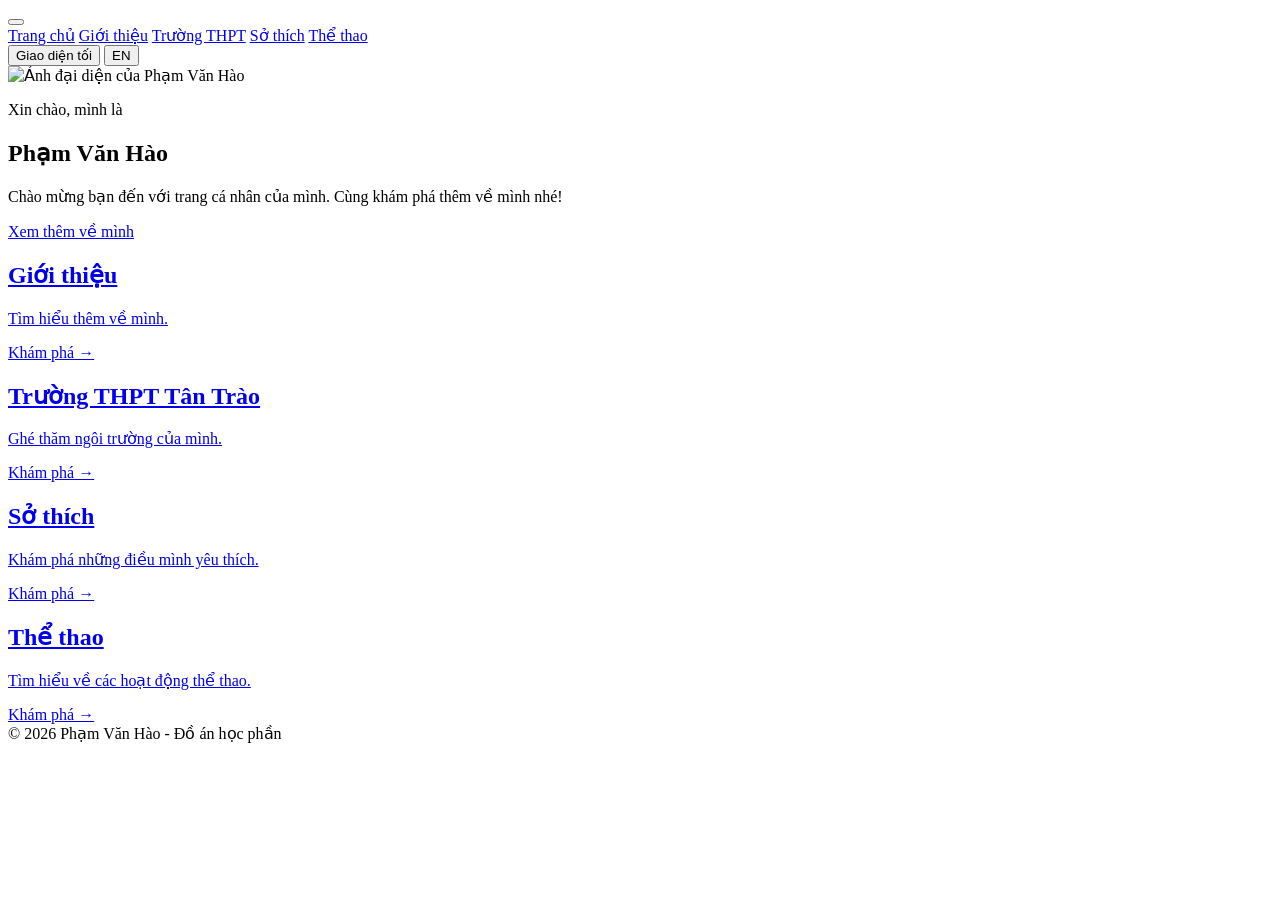
==== index.html @ e98331ad "Upload full website" ====
<!DOCTYPE html>
<html lang="vi">
<head>
    <meta charset="UTF-8">
    <meta name="viewport" content="width=device-width, initial-scale=1.0">
    <title>Trang Chủ</title>
    <link rel="icon" type="image/png" href="images/favicon.png">
    <link rel="stylesheet" href="css/style.css">
</head>
<body>
    <header>
        <nav aria-label="Điều hướng chính">
            <button class="nav-toggle" type="button" aria-label="Mở menu" aria-expanded="false" aria-controls="primary-navigation">
                <span></span>
                <span></span>
                <span></span>
            </button>
            <div class="nav-links" id="primary-navigation">
                <a href="index.html" class="active">Trang chủ</a>
                <a href="gioithieu.html">Giới thiệu</a>
                <a href="truong.html">Trường THPT</a>
                <a href="sothich.html">Sở thích</a>
                <a href="thethao.html">Thể thao</a>
                <div class="site-controls">
                    <button class="theme-toggle" type="button" aria-pressed="false">Giao diện tối</button>
                    <button class="language-toggle" type="button" aria-label="Switch to English">EN</button>
                </div>
            </div>
        </nav>
    </header>
    <main>
        <section class="hero container">
            <img class="hero__avatar" src="images/avarta.jpg" alt="Ảnh đại diện của Phạm Văn Hào">
            <div class="hero__content">
                <p class="hero__greeting">Xin chào, mình là</p>
                <h1>Phạm Văn Hào</h1>
                <p class="hero__description">Chào mừng bạn đến với trang cá nhân của mình. Cùng khám phá thêm về mình nhé!</p>
                <a class="button" href="gioithieu.html">Xem thêm về mình</a>
            </div>
        </section>

        <section class="home-sections container" aria-label="Khám phá thêm">
            <a class="home-card" href="gioithieu.html">
                <h2>Giới thiệu</h2>
                <p>Tìm hiểu thêm về mình.</p>
                <span class="home-card__link">Khám phá &rarr;</span>
            </a>
            <a class="home-card" href="truong.html">
                <h2>Trường THPT Tân Trào</h2>
                <p>Ghé thăm ngôi trường của mình.</p>
                <span class="home-card__link">Khám phá &rarr;</span>
            </a>
            <a class="home-card" href="sothich.html">
                <h2>Sở thích</h2>
                <p>Khám phá những điều mình yêu thích.</p>
                <span class="home-card__link">Khám phá &rarr;</span>
            </a>
            <a class="home-card" href="thethao.html">
                <h2>Thể thao</h2>
                <p>Tìm hiểu về các hoạt động thể thao.</p>
                <span class="home-card__link">Khám phá &rarr;</span>
            </a>
        </section>
    </main>
    <footer>© 2026 Phạm Văn Hào - Đồ án học phần</footer>
    <script src="js/main.js"></script>
</body>
</html>
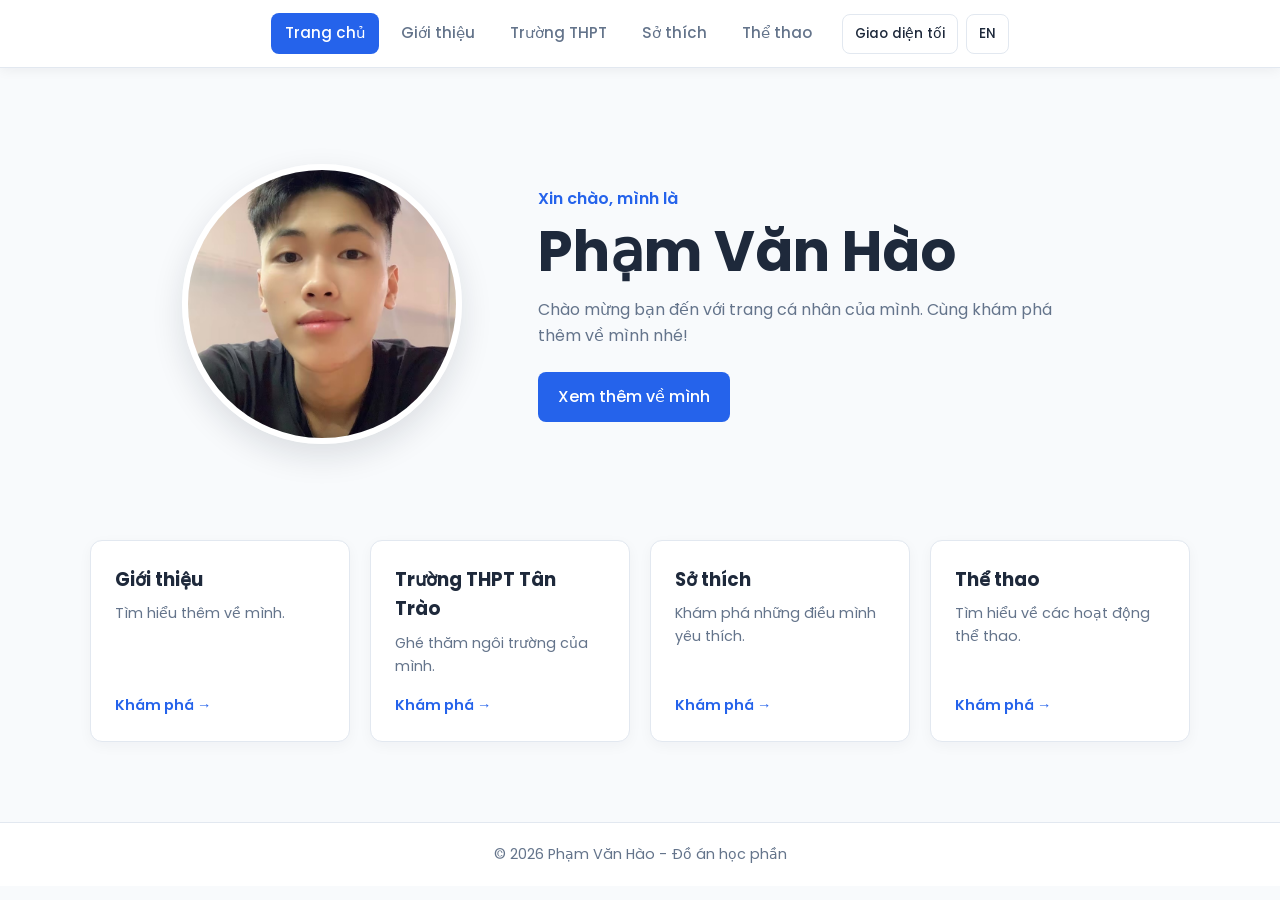
==== commit 3f4ebae4: "Add files via upload" ====
--- a/index.html
+++ b/index.html
@@ -8,6 +8,7 @@
     <link rel="stylesheet" href="css/style.css">
 </head>
 <body>
+    <!-- Điều hướng chính -->
     <header>
         <nav aria-label="Điều hướng chính">
             <button class="nav-toggle" type="button" aria-label="Mở menu" aria-expanded="false" aria-controls="primary-navigation">
@@ -28,7 +29,9 @@
             </div>
         </nav>
     </header>
+    <!-- Nội dung trang chủ -->
     <main>
+        <!-- Giới thiệu ngắn -->
         <section class="hero container">
             <img class="hero__avatar" src="images/avarta.jpg" alt="Ảnh đại diện của Phạm Văn Hào">
             <div class="hero__content">
@@ -39,6 +42,7 @@
             </div>
         </section>
 
+        <!-- Liên kết đến các trang nội dung -->
         <section class="home-sections container" aria-label="Khám phá thêm">
             <a class="home-card" href="gioithieu.html">
                 <h2>Giới thiệu</h2>
@@ -62,6 +66,7 @@
             </a>
         </section>
     </main>
+    <!-- Chân trang -->
     <footer>© 2026 Phạm Văn Hào - Đồ án học phần</footer>
     <script src="js/main.js"></script>
 </body>
--- a/css/style.css
+++ b/css/style.css
@@ -0,0 +1,1055 @@
+@import url('https://fonts.googleapis.com/css2?family=Poppins:wght@400;500;600;700&display=swap');
+
+:root {
+    --color-primary: #2563eb;
+    --color-primary-dark: #1d4ed8;
+    --color-background: #f8fafc;
+    --color-surface: #ffffff;
+    --color-text: #1e293b;
+    --color-text-light: #64748b;
+    --color-border: #e2e8f0;
+}
+
+*,
+*::before,
+*::after {
+    box-sizing: border-box;
+    margin: 0;
+    padding: 0;
+}
+
+html {
+    scroll-behavior: smooth;
+}
+
+body {
+    min-height: 100vh;
+    padding-top: 68px;
+    background-color: var(--color-background);
+    color: var(--color-text);
+    font-family: 'Poppins', sans-serif;
+    line-height: 1.6;
+}
+
+.container {
+    width: min(100% - 2rem, 1100px);
+    margin-inline: auto;
+}
+
+header nav {
+    position: fixed;
+    z-index: 1000;
+    top: 0;
+    left: 0;
+    display: flex;
+    width: 100%;
+    min-height: 68px;
+    align-items: center;
+    justify-content: center;
+    gap: 0.5rem;
+    padding: 0.75rem 1rem;
+    background-color: var(--color-surface);
+    border-bottom: 1px solid var(--color-border);
+    box-shadow: 0 2px 12px rgb(15 23 42 / 6%);
+}
+
+header nav a {
+    padding: 0.5rem 0.85rem;
+    border-radius: 0.5rem;
+    color: var(--color-text-light);
+    font-size: 0.95rem;
+    font-weight: 500;
+    text-decoration: none;
+    transition: background-color 0.2s ease, color 0.2s ease;
+}
+
+.nav-links {
+    display: flex;
+    align-items: center;
+    justify-content: center;
+    gap: 0.5rem;
+}
+
+.nav-toggle {
+    display: none;
+}
+
+header nav a:hover,
+header nav a.active {
+    background-color: var(--color-primary);
+    color: var(--color-surface);
+}
+
+header nav a:hover {
+    background-color: var(--color-primary-dark);
+}
+
+footer {
+    margin-top: 3rem;
+    padding: 1.25rem 1rem;
+    background-color: var(--color-surface);
+    border-top: 1px solid var(--color-border);
+    color: var(--color-text-light);
+    font-size: 0.9rem;
+    text-align: center;
+}
+
+.hero {
+    display: flex;
+    align-items: center;
+    justify-content: center;
+    gap: clamp(2rem, 6vw, 5rem);
+    padding-block: clamp(3rem, 8vw, 6rem);
+}
+
+.hero__avatar {
+    width: clamp(180px, 30vw, 280px);
+    aspect-ratio: 1;
+    border: 6px solid var(--color-surface);
+    border-radius: 50%;
+    box-shadow: 0 12px 32px rgb(15 23 42 / 12%);
+    object-fit: cover;
+}
+
+.hero__content {
+    max-width: 560px;
+}
+
+.hero__greeting {
+    margin-bottom: 0.4rem;
+    color: var(--color-primary);
+    font-weight: 600;
+}
+
+.hero h1 {
+    margin-bottom: 0.75rem;
+    font-size: clamp(2rem, 5vw, 3.5rem);
+    line-height: 1.2;
+}
+
+.hero__description {
+    margin-bottom: 1.5rem;
+    color: var(--color-text-light);
+}
+
+.button {
+    display: inline-block;
+    padding: 0.75rem 1.25rem;
+    border-radius: 0.5rem;
+    background-color: var(--color-primary);
+    color: var(--color-surface);
+    font-weight: 500;
+    text-decoration: none;
+    transition: background-color 0.2s ease, transform 0.2s ease;
+}
+
+.button:hover {
+    transform: translateY(-2px);
+    background-color: var(--color-primary-dark);
+}
+
+.home-sections {
+    display: grid;
+    grid-template-columns: repeat(4, minmax(0, 1fr));
+    gap: 1.25rem;
+    padding-bottom: 2rem;
+}
+
+.home-card {
+    display: flex;
+    min-height: 190px;
+    flex-direction: column;
+    align-items: flex-start;
+    padding: 1.5rem;
+    border: 1px solid var(--color-border);
+    border-radius: 0.75rem;
+    background-color: var(--color-surface);
+    color: inherit;
+    text-decoration: none;
+    box-shadow: 0 4px 14px rgb(15 23 42 / 4%);
+    transition: transform 0.2s ease, box-shadow 0.2s ease, border-color 0.2s ease;
+}
+
+.home-card:hover {
+    transform: translateY(-4px);
+    border-color: var(--color-primary);
+    box-shadow: 0 10px 24px rgb(15 23 42 / 9%);
+}
+
+.home-card h2 {
+    margin-bottom: 0.5rem;
+    font-size: 1.15rem;
+}
+
+.home-card p {
+    margin-bottom: 1rem;
+    color: var(--color-text-light);
+    font-size: 0.9rem;
+}
+
+.home-card__link {
+    margin-top: auto;
+    color: var(--color-primary);
+    font-size: 0.9rem;
+    font-weight: 600;
+}
+
+.profile-page {
+    display: grid;
+    gap: 1.5rem;
+    padding-block: 2rem;
+}
+
+.profile-card,
+.profile-section {
+    border: 1px solid var(--color-border);
+    border-radius: 0.75rem;
+    background-color: var(--color-surface);
+    box-shadow: 0 4px 14px rgb(15 23 42 / 4%);
+}
+
+.profile-card {
+    display: grid;
+    grid-template-columns: minmax(180px, 0.8fr) minmax(0, 1.6fr);
+    align-items: center;
+    gap: clamp(1.5rem, 5vw, 3.5rem);
+    padding: clamp(1.25rem, 4vw, 2.5rem);
+}
+
+.profile-card__avatar {
+    width: 100%;
+    max-width: 280px;
+    aspect-ratio: 1;
+    justify-self: center;
+    border-radius: 0.75rem;
+    object-fit: cover;
+}
+
+.profile-card__content {
+    min-width: 0;
+}
+
+.profile-card__eyebrow {
+    margin-bottom: 0.25rem;
+    color: var(--color-primary);
+    font-size: 0.9rem;
+    font-weight: 600;
+}
+
+.profile-card h1 {
+    margin-bottom: 0.5rem;
+    font-size: clamp(1.75rem, 4vw, 2.5rem);
+    line-height: 1.2;
+}
+
+.profile-card__note,
+.profile-section__note {
+    color: var(--color-text-light);
+    font-size: 0.9rem;
+}
+
+.profile-card__note {
+    margin-bottom: 1.25rem;
+}
+
+.profile-info {
+    display: grid;
+    grid-template-columns: repeat(2, minmax(0, 1fr));
+    gap: 0.9rem 1.25rem;
+}
+
+.profile-info__item dt {
+    color: var(--color-text-light);
+    font-size: 0.85rem;
+}
+
+.profile-info__item dd {
+    font-weight: 500;
+    overflow-wrap: anywhere;
+}
+
+.profile-info__item a {
+    color: var(--color-primary);
+    text-decoration: none;
+}
+
+.profile-info__item a:hover {
+    text-decoration: underline;
+}
+
+.profile-details {
+    display: grid;
+    grid-template-columns: repeat(2, minmax(0, 1fr));
+    gap: 1.5rem;
+}
+
+.profile-section {
+    padding: clamp(1.25rem, 3vw, 1.75rem);
+}
+
+.profile-section h2 {
+    margin-bottom: 0.65rem;
+    font-size: 1.25rem;
+}
+
+.profile-section p {
+    color: var(--color-text-light);
+}
+
+.profile-section__note {
+    margin-bottom: 1.25rem;
+}
+
+.skills-list {
+    display: grid;
+    gap: 1rem;
+    list-style: none;
+}
+
+.skill {
+    min-width: 0;
+}
+
+.skill__heading {
+    display: flex;
+    justify-content: space-between;
+    gap: 1rem;
+    margin-bottom: 0.35rem;
+    font-size: 0.9rem;
+    font-weight: 500;
+}
+
+.skill__track {
+    height: 0.65rem;
+    overflow: hidden;
+    border-radius: 999px;
+    background-color: var(--color-border);
+}
+
+.skill__bar {
+    display: block;
+    width: var(--skill-level);
+    height: 100%;
+    border-radius: inherit;
+    background-color: var(--color-primary);
+}
+
+.school-page {
+    display: grid;
+    gap: 1.5rem;
+    padding-block: 2rem;
+}
+
+.school-intro,
+.school-memory,
+.school-gallery {
+    padding: clamp(1.25rem, 3vw, 2rem);
+    border: 1px solid var(--color-border);
+    border-radius: 0.75rem;
+    background-color: var(--color-surface);
+    box-shadow: 0 4px 14px rgb(15 23 42 / 4%);
+}
+
+.school-intro__eyebrow {
+    margin-bottom: 0.25rem;
+    color: var(--color-primary);
+    font-size: 0.9rem;
+    font-weight: 600;
+}
+
+.school-intro h1 {
+    margin-bottom: 1.25rem;
+    font-size: clamp(1.75rem, 4vw, 2.5rem);
+    line-height: 1.2;
+}
+
+.school-info {
+    display: grid;
+    grid-template-columns: repeat(2, minmax(0, 1fr));
+    gap: 1rem 1.5rem;
+    margin-bottom: 1.25rem;
+}
+
+.school-info dt {
+    color: var(--color-text-light);
+    font-size: 0.85rem;
+}
+
+.school-info dd {
+    font-weight: 500;
+}
+
+.school-intro__description,
+.school-memory p {
+    color: var(--color-text-light);
+}
+
+.school-intro__note,
+.school-gallery__note {
+    margin-top: 0.75rem;
+    color: var(--color-text-light);
+    font-size: 0.85rem;
+}
+
+.school-page h2 {
+    margin-bottom: 0.75rem;
+    font-size: 1.35rem;
+}
+
+.school-gallery__note {
+    margin: -0.25rem 0 1.25rem;
+}
+
+.school-gallery__grid {
+    display: grid;
+    grid-template-columns: repeat(3, minmax(0, 1fr));
+    gap: 1rem;
+}
+
+.school-gallery__item {
+    overflow: hidden;
+    border: 1px solid var(--color-border);
+    border-radius: 0.65rem;
+    background-color: var(--color-surface);
+}
+
+.school-gallery__item img {
+    display: block;
+    width: 100%;
+    aspect-ratio: 4 / 3;
+    object-fit: cover;
+    transition: transform 0.25s ease;
+}
+
+.school-gallery__item:hover img {
+    transform: scale(1.04);
+}
+
+.school-gallery__item figcaption {
+    padding: 0.65rem 0.8rem;
+    color: var(--color-text-light);
+    font-size: 0.9rem;
+}
+
+.hobby-page {
+    display: grid;
+    gap: 1.5rem;
+    padding-block: 2rem;
+}
+
+.hobby-page__intro {
+    max-width: 720px;
+    margin-bottom: 1.5rem;
+}
+
+.hobby-page__eyebrow {
+    color: var(--color-primary);
+    font-size: 0.9rem;
+    font-weight: 600;
+}
+
+.hobby-page__intro h1 {
+    margin-bottom: 0.5rem;
+    font-size: clamp(1.75rem, 4vw, 2.5rem);
+    line-height: 1.2;
+}
+
+.hobby-page__intro > p:last-child,
+.hobby-card p,
+.favorites__note {
+    color: var(--color-text-light);
+}
+
+.hobby-grid {
+    display: grid;
+    grid-template-columns: repeat(3, minmax(0, 1fr));
+    gap: 1.25rem;
+}
+
+.hobby-card,
+.favorites {
+    overflow: hidden;
+    border: 1px solid var(--color-border);
+    border-radius: 0.75rem;
+    background-color: var(--color-surface);
+    box-shadow: 0 4px 14px rgb(15 23 42 / 4%);
+}
+
+.hobby-card img {
+    display: block;
+    width: 100%;
+    aspect-ratio: 16 / 10;
+    object-fit: cover;
+}
+
+.hobby-card__content {
+    padding: 1.25rem;
+}
+
+.hobby-card h2,
+.favorites h2 {
+    margin-bottom: 0.5rem;
+    font-size: 1.2rem;
+}
+
+.favorites {
+    padding: clamp(1.25rem, 3vw, 2rem);
+}
+
+.favorites__note {
+    margin-bottom: 1rem;
+    font-size: 0.9rem;
+}
+
+.favorites__list {
+    display: grid;
+    gap: 0.65rem;
+    padding-left: 1.5rem;
+}
+
+.favorites__list li {
+    padding: 0.65rem 0.75rem;
+    border-radius: 0.5rem;
+    background-color: var(--color-background);
+}
+
+.favorites__type {
+    margin-left: 0.35rem;
+    color: var(--color-text-light);
+    font-size: 0.85rem;
+}
+
+.football-page {
+    display: grid;
+    gap: 1.5rem;
+    padding-block: 2rem;
+}
+
+.football-page > * {
+    min-width: 0;
+}
+
+.football-intro,
+.football-section {
+    padding: clamp(1.25rem, 3vw, 2rem);
+    border: 1px solid var(--color-border);
+    border-radius: 0.75rem;
+    background-color: var(--color-surface);
+    box-shadow: 0 4px 14px rgb(15 23 42 / 4%);
+}
+
+.football-intro__eyebrow {
+    color: var(--color-primary);
+    font-size: 0.9rem;
+    font-weight: 600;
+}
+
+.football-intro h1 {
+    margin-bottom: 0.75rem;
+    font-size: clamp(1.75rem, 4vw, 2.5rem);
+    line-height: 1.2;
+}
+
+.football-intro > p:last-child,
+.football-idol p {
+    color: var(--color-text-light);
+}
+
+.football-section h2 {
+    margin-bottom: 0.5rem;
+    font-size: 1.3rem;
+}
+
+.football-section__note {
+    margin-bottom: 1rem;
+    color: var(--color-text-light);
+    font-size: 0.9rem;
+}
+
+.football-table-wrap {
+    overflow-x: auto;
+    border: 1px solid var(--color-border);
+    border-radius: 0.6rem;
+}
+
+.football-table {
+    width: 100%;
+    min-width: 600px;
+    border-collapse: collapse;
+    text-align: left;
+}
+
+.football-table th,
+.football-table td {
+    padding: 0.8rem 1rem;
+    border-bottom: 1px solid var(--color-border);
+}
+
+.football-table thead {
+    background-color: var(--color-primary);
+    color: var(--color-surface);
+}
+
+.football-table thead th {
+    font-weight: 600;
+}
+
+.football-table tbody tr:nth-child(even) {
+    background-color: var(--color-background);
+}
+
+.football-table tbody tr:last-child th,
+.football-table tbody tr:last-child td {
+    border-bottom: 0;
+}
+
+.football-idol {
+    display: grid;
+    grid-template-columns: minmax(180px, 0.75fr) minmax(0, 1.5fr);
+    align-items: center;
+    gap: 1.5rem;
+}
+
+.football-idol img {
+    display: block;
+    width: 100%;
+    max-width: 300px;
+    aspect-ratio: 4 / 3;
+    justify-self: center;
+    border-radius: 0.65rem;
+    object-fit: cover;
+}
+
+.football-idol h3 {
+    margin-bottom: 0.5rem;
+    font-size: 1.15rem;
+}
+
+.football-idol__content {
+    min-width: 0;
+}
+
+.football-video {
+    position: relative;
+    width: 100%;
+    overflow: hidden;
+    padding-top: 56.25%;
+    border-radius: 0.65rem;
+    background-color: #0f172a;
+}
+
+.football-video iframe {
+    position: absolute;
+    inset: 0;
+    width: 100%;
+    height: 100%;
+    border: 0;
+}
+
+@media (max-width: 800px) {
+    .home-sections {
+        grid-template-columns: repeat(2, minmax(0, 1fr));
+    }
+
+    .profile-card {
+        grid-template-columns: minmax(140px, 0.7fr) minmax(0, 1.3fr);
+        gap: 1.5rem;
+    }
+
+    .profile-details {
+        grid-template-columns: 1fr;
+    }
+
+    .school-gallery__grid {
+        grid-template-columns: repeat(2, minmax(0, 1fr));
+    }
+
+    .hobby-grid {
+        grid-template-columns: repeat(2, minmax(0, 1fr));
+    }
+
+    .football-idol {
+        grid-template-columns: minmax(140px, 0.8fr) minmax(0, 1.2fr);
+        gap: 1rem;
+    }
+}
+
+@media (max-width: 560px) {
+    .hero {
+        flex-direction: column;
+        gap: 1.5rem;
+        text-align: center;
+    }
+
+    .home-sections {
+        grid-template-columns: 1fr;
+    }
+
+    .profile-card {
+        grid-template-columns: 1fr;
+    }
+
+    .profile-card__avatar {
+        width: min(100%, 240px);
+    }
+
+    .profile-info {
+        grid-template-columns: 1fr;
+    }
+
+    .school-info,
+    .school-gallery__grid {
+        grid-template-columns: 1fr;
+    }
+
+    .hobby-grid {
+        grid-template-columns: 1fr;
+    }
+
+    .favorites__type {
+        display: block;
+        margin-left: 0;
+    }
+
+    .football-idol {
+        grid-template-columns: 1fr;
+    }
+
+    .football-idol img {
+        width: min(100%, 300px);
+    }
+}
+
+@media (max-width: 767px) {
+    body {
+        padding-top: 68px;
+        font-size: 0.95rem;
+    }
+
+    header nav {
+        min-height: 68px;
+        flex-wrap: wrap;
+        justify-content: flex-end;
+        padding: 0.65rem 1rem;
+    }
+
+    .nav-toggle {
+        display: flex;
+        width: 44px;
+        height: 44px;
+        flex-direction: column;
+        align-items: center;
+        justify-content: center;
+        gap: 5px;
+        border: 1px solid var(--color-border);
+        border-radius: 0.5rem;
+        background-color: var(--color-surface);
+        cursor: pointer;
+    }
+
+    .nav-toggle span {
+        display: block;
+        width: 20px;
+        height: 2px;
+        border-radius: 2px;
+        background-color: var(--color-text);
+        transition: transform 0.2s ease, opacity 0.2s ease;
+    }
+
+    .nav--open .nav-toggle span:first-child {
+        transform: translateY(7px) rotate(45deg);
+    }
+
+    .nav--open .nav-toggle span:nth-child(2) {
+        opacity: 0;
+    }
+
+    .nav--open .nav-toggle span:last-child {
+        transform: translateY(-7px) rotate(-45deg);
+    }
+
+    .nav-links {
+        position: absolute;
+        top: 100%;
+        right: 0;
+        left: 0;
+        display: none;
+        flex-direction: column;
+        gap: 0.25rem;
+        padding: 0.75rem 1rem 1rem;
+        border-bottom: 1px solid var(--color-border);
+        background-color: var(--color-surface);
+        box-shadow: 0 8px 14px rgb(15 23 42 / 8%);
+    }
+
+    .nav--open .nav-links {
+        display: flex;
+    }
+
+    .nav-links a {
+        padding: 0.7rem 0.85rem;
+    }
+
+    .hero {
+        flex-direction: column;
+        gap: 1.5rem;
+        padding-block: 2.5rem;
+        text-align: center;
+    }
+
+    .home-sections,
+    .hobby-grid {
+        grid-template-columns: repeat(2, minmax(0, 1fr));
+        gap: 1rem;
+    }
+
+    .profile-page,
+    .school-page,
+    .hobby-page,
+    .football-page {
+        gap: 1rem;
+        padding-block: 1.25rem;
+    }
+
+    .profile-card,
+    .school-intro,
+    .school-memory,
+    .school-gallery,
+    .hobby-card__content,
+    .favorites,
+    .football-intro,
+    .football-section {
+        padding: 1.1rem;
+    }
+
+    .profile-details {
+        gap: 1rem;
+    }
+
+    footer {
+        margin-top: 1.5rem;
+    }
+}
+
+@media (max-width: 480px) {
+    .container {
+        width: min(100% - 1.25rem, 1100px);
+    }
+
+    body {
+        font-size: 0.9rem;
+    }
+
+    header nav {
+        padding-inline: 0.625rem;
+    }
+
+    .nav-links {
+        padding-inline: 0.625rem;
+    }
+
+    .home-sections,
+    .hobby-grid,
+    .school-gallery__grid {
+        grid-template-columns: 1fr;
+    }
+
+    .home-card {
+        min-height: 0;
+        padding: 1.15rem;
+    }
+
+    .hero {
+        gap: 1.25rem;
+        padding-block: 2rem;
+    }
+
+    .profile-info,
+    .school-info {
+        gap: 0.7rem;
+    }
+
+    .football-table th,
+    .football-table td {
+        padding: 0.65rem 0.75rem;
+    }
+}
+
+.back-to-top {
+    position: fixed;
+    z-index: 1000;
+    right: 1.25rem;
+    bottom: 1.25rem;
+    padding: 0.7rem 1rem;
+    border: 0;
+    border-radius: 999px;
+    background-color: var(--color-primary);
+    color: var(--color-surface);
+    font: inherit;
+    font-size: 0.9rem;
+    font-weight: 600;
+    box-shadow: 0 4px 14px rgb(15 23 42 / 20%);
+    cursor: pointer;
+    opacity: 0;
+    pointer-events: none;
+    transform: translateY(0.5rem);
+    visibility: hidden;
+    transition: opacity 0.2s ease, transform 0.2s ease, background-color 0.2s ease, visibility 0.2s ease;
+}
+
+.back-to-top:hover {
+    background-color: var(--color-primary-dark);
+}
+
+.back-to-top--visible {
+    opacity: 1;
+    pointer-events: auto;
+    transform: translateY(0);
+    visibility: visible;
+}
+
+.reveal-on-scroll {
+    opacity: 0;
+    transform: translateY(1rem);
+    transition: opacity 0.5s ease, transform 0.5s ease;
+}
+
+.reveal-on-scroll.is-visible {
+    opacity: 1;
+    transform: translateY(0);
+}
+
+.school-slideshow {
+    max-width: 760px;
+    margin: 0 auto 1.5rem;
+    padding: 0.75rem;
+    border: 1px solid var(--color-border);
+    border-radius: 0.75rem;
+    background-color: var(--color-background);
+}
+
+.school-slideshow__image {
+    display: block;
+    width: 100%;
+    aspect-ratio: 16 / 9;
+    border-radius: 0.5rem;
+    object-fit: cover;
+}
+
+.school-slideshow__caption {
+    padding: 0.6rem 0.25rem 0.35rem;
+    color: var(--color-text-light);
+    text-align: center;
+}
+
+.school-slideshow__controls {
+    display: flex;
+    align-items: center;
+    justify-content: center;
+    gap: 0.6rem;
+    flex-wrap: wrap;
+    padding-top: 0.35rem;
+}
+
+.school-slideshow__controls button,
+.school-slideshow__previous,
+.school-slideshow__pause,
+.school-slideshow__next {
+    padding: 0.45rem 0.8rem;
+    border: 1px solid var(--color-border);
+    border-radius: 0.45rem;
+    background-color: var(--color-surface);
+    color: var(--color-text);
+    font: inherit;
+    cursor: pointer;
+}
+
+.school-slideshow__controls button:hover {
+    border-color: var(--color-primary);
+    color: var(--color-primary);
+}
+
+.school-slideshow__status {
+    color: var(--color-text-light);
+    font-size: 0.9rem;
+}
+
+@media (prefers-reduced-motion: reduce) {
+    .reveal-on-scroll {
+        opacity: 1;
+        transform: none;
+        transition: none;
+    }
+
+    .back-to-top,
+    .school-slideshow__image {
+        transition: none;
+    }
+}
+
+:root[data-theme="dark"] {
+    color-scheme: dark;
+    --color-background: #0f172a;
+    --color-surface: #1e293b;
+    --color-text: #e2e8f0;
+    --color-text-light: #cbd5e1;
+    --color-border: #334155;
+    --color-primary: #93c5fd;
+    --color-primary-dark: #1d4ed8;
+}
+
+.site-controls {
+    display: flex;
+    align-items: center;
+    gap: 0.5rem;
+    margin-left: 0.5rem;
+}
+
+.site-controls .theme-toggle,
+.site-controls .language-toggle {
+    min-height: 40px;
+    padding: 0.45rem 0.75rem;
+    border: 1px solid var(--color-border);
+    border-radius: 0.5rem;
+    background-color: var(--color-surface);
+    color: var(--color-text);
+    font: inherit;
+    font-size: 0.85rem;
+    font-weight: 500;
+    cursor: pointer;
+    transition: background-color 0.2s ease, border-color 0.2s ease;
+}
+
+.site-controls button:hover {
+    border-color: var(--color-primary);
+    background-color: var(--color-background);
+}
+
+:root[data-theme="dark"] .football-table thead {
+    color: #0f172a;
+}
+
+:root[data-theme="dark"] header nav a:hover,
+:root[data-theme="dark"] header nav a.active,
+:root[data-theme="dark"] .button,
+:root[data-theme="dark"] .back-to-top {
+    background-color: #1d4ed8;
+}
+
+:root[data-theme="dark"] header nav a:hover,
+:root[data-theme="dark"] .button:hover,
+:root[data-theme="dark"] .back-to-top:hover {
+    background-color: #1e40af;
+}
+
+@media (max-width: 767px) {
+    .nav-links .site-controls {
+        margin: 0.5rem 0 0;
+        padding: 0.5rem 0.85rem 0;
+        border-top: 1px solid var(--color-border);
+    }
+
+    .site-controls button {
+        flex: 1;
+    }
+}
